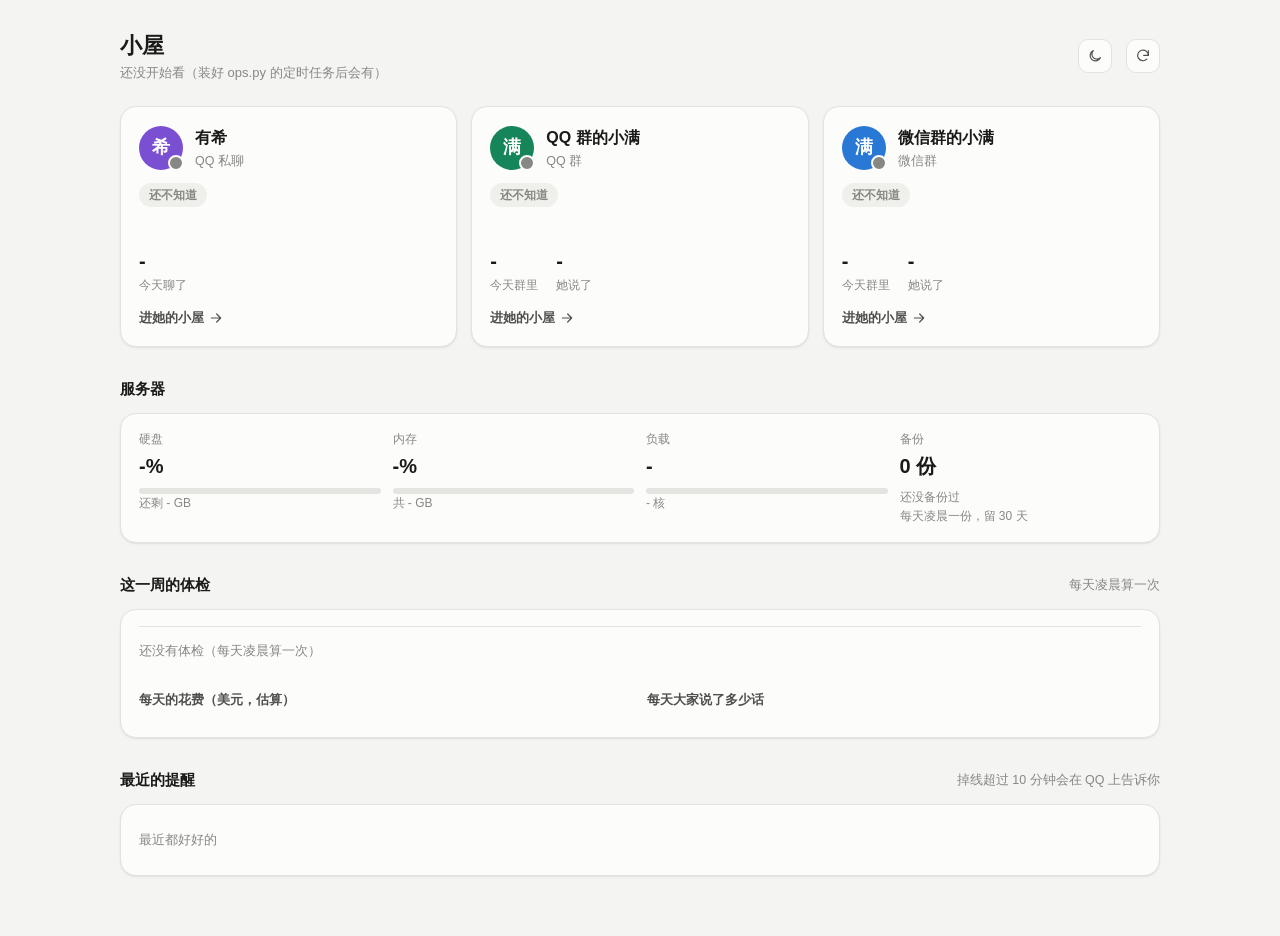
==== deploy/server/index.html @ 9af94f88 "​" ====
<!doctype html>
<html lang="zh-CN">
<head>
<meta charset="utf-8">
<meta name="viewport" content="width=device-width, initial-scale=1, viewport-fit=cover">
<meta name="color-scheme" content="light dark">
<title>小屋</title>
<style>
:root{
  color-scheme:light;
  --bg:#f4f4f2; --surface:#fcfcfb; --surface-2:#efefec; --surface-3:#e4e4e0;
  --ink:#1a1a18; --ink-2:#4f4f4b; --ink-3:#878783;
  --line:#e2e2de; --line-2:#d2d2cd; --grid:#e9e9e5;
  --accent:#7a4fd1; --accent-soft:#f1ecfb;
  --c-yuki:#7a4fd1; --c-qq:#17855a; --c-wx:#2a78d6;
  --good:#1f7a3f; --good-soft:#e5f3ea; --warn:#a65d00; --bad:#c23a3a; --bad-soft:#fbeaea;
  --shadow:0 1px 0 rgba(20,18,14,.03),0 1px 3px rgba(20,18,14,.06);
  --font:-apple-system,BlinkMacSystemFont,"Segoe UI","PingFang SC","Hiragino Sans GB","Microsoft YaHei UI","Microsoft YaHei",sans-serif;
  --mono:ui-monospace,"SF Mono","Cascadia Mono",Consolas,monospace;
}
@media (prefers-color-scheme:dark){:root:not([data-theme="light"]){
  color-scheme:dark;
  --bg:#121212; --surface:#1a1a1a; --surface-2:#232323; --surface-3:#2c2c2c;
  --ink:#efefed; --ink-2:#c3c3bf; --ink-3:#8c8c88;
  --line:#2b2b2b; --line-2:#3a3a3a; --grid:#282828;
  --accent:#a48bf0; --accent-soft:#272236;
  --c-yuki:#a68bf0; --c-qq:#4cc68c; --c-wx:#5b9ff0;
  --good:#4cc77a; --good-soft:#18291e; --warn:#e7a23c; --bad:#ef6b6b; --bad-soft:#341c1c;
  --shadow:none;
}}
:root[data-theme="dark"]{
  color-scheme:dark;
  --bg:#121212; --surface:#1a1a1a; --surface-2:#232323; --surface-3:#2c2c2c;
  --ink:#efefed; --ink-2:#c3c3bf; --ink-3:#8c8c88;
  --line:#2b2b2b; --line-2:#3a3a3a; --grid:#282828;
  --accent:#a48bf0; --accent-soft:#272236;
  --c-yuki:#a68bf0; --c-qq:#4cc68c; --c-wx:#5b9ff0;
  --good:#4cc77a; --good-soft:#18291e; --warn:#e7a23c; --bad:#ef6b6b; --bad-soft:#341c1c;
  --shadow:none;
}
*{box-sizing:border-box}
html,body{margin:0;background:var(--bg);color:var(--ink)}
body{font:14px/1.6 var(--font);-webkit-font-smoothing:antialiased}
a{color:inherit}
.wrap{max-width:1080px;margin:0 auto;padding:28px 20px 60px}
header{display:flex;align-items:center;gap:14px;margin-bottom:22px}
header h1{margin:0;font-size:22px;font-weight:700;letter-spacing:.3px}
header .sub{color:var(--ink-3);font-size:13px}
header .sp{flex:1}
.iconbtn{border:1px solid var(--line);background:var(--surface);border-radius:10px;width:34px;height:34px;display:grid;place-items:center;cursor:pointer;color:var(--ink-2)}
svg.i{width:16px;height:16px;stroke:currentColor;fill:none;stroke-width:1.8;stroke-linecap:round;stroke-linejoin:round}
.bots{display:grid;grid-template-columns:repeat(3,1fr);gap:14px}
.bot{display:flex;flex-direction:column;gap:12px;background:var(--surface);border:1px solid var(--line);border-radius:16px;padding:18px;box-shadow:var(--shadow);text-decoration:none;transition:border-color .15s,transform .15s}
.bot:hover{border-color:var(--line-2);transform:translateY(-1px)}
.bot .top{display:flex;gap:12px;align-items:center}
.ava{width:44px;height:44px;border-radius:50%;display:grid;place-items:center;color:#fff;font-weight:700;font-size:18px;flex:none;position:relative}
.ava::after{content:"";position:absolute;right:-1px;bottom:-1px;width:12px;height:12px;border-radius:50%;border:2px solid var(--surface);background:var(--ink-3)}
.ava.on::after{background:var(--good)} .ava.off::after{background:var(--bad)}
.bot .name{font-weight:650;font-size:16px} .bot .kind{color:var(--ink-3);font-size:12.5px}
.pill{display:inline-flex;align-items:center;gap:6px;height:24px;padding:0 10px;border-radius:12px;font-size:12px;font-weight:600}
.pill.on{background:var(--good-soft);color:var(--good)} .pill.off{background:var(--bad-soft);color:var(--bad)} .pill.wait{background:var(--surface-2);color:var(--ink-3)}
.bot .why{font-size:12.5px;color:var(--bad);min-height:18px}
.bot .nums{display:flex;gap:18px} .bot .nums b{font-size:20px;font-variant-numeric:tabular-nums;display:block;line-height:1.2}
.bot .nums span{color:var(--ink-3);font-size:12px}
.bot .go{margin-top:auto;color:var(--ink-2);font-size:13px;font-weight:600;display:flex;align-items:center;gap:4px}
h2{font-size:15px;margin:30px 0 12px;font-weight:650;display:flex;align-items:center;gap:8px}
h2 .hint{font-weight:400;color:var(--ink-3);font-size:12.5px;margin-left:auto}
.card{background:var(--surface);border:1px solid var(--line);border-radius:16px;padding:16px 18px;box-shadow:var(--shadow)}
.minis{display:grid;grid-template-columns:repeat(4,1fr);gap:12px}
.mini .l{color:var(--ink-3);font-size:12px} .mini .v{font-size:20px;font-weight:650;font-variant-numeric:tabular-nums}
.mini .s{color:var(--ink-3);font-size:12px}
.meter{height:6px;border-radius:4px;background:var(--surface-3);overflow:hidden;margin-top:6px}
.meter i{display:block;height:100%;border-radius:4px;background:var(--accent)}
.meter i.hi{background:var(--warn)} .meter i.vhi{background:var(--bad)}
table{width:100%;border-collapse:collapse;font-size:13px}
th,td{padding:9px 8px;text-align:right;border-top:1px solid var(--line);white-space:nowrap;font-variant-numeric:tabular-nums}
th{color:var(--ink-3);font-weight:550;font-size:12px;border-top:0}
th:first-child,td:first-child{text-align:left}
.dot{display:inline-block;width:8px;height:8px;border-radius:50%;margin-right:6px;vertical-align:1px}
.tblwrap{overflow-x:auto}
.charts{display:grid;grid-template-columns:1fr 1fr;gap:14px;margin-top:14px}
.chart h3{margin:0 0 6px;font-size:13px;font-weight:600;color:var(--ink-2)}
.chart svg{width:100%;height:auto;display:block}
.legend{display:flex;gap:14px;font-size:12px;color:var(--ink-2);margin-top:4px;flex-wrap:wrap}
.alerts{list-style:none;margin:0;padding:0}
.alerts li{padding:9px 0;border-top:1px solid var(--line);font-size:13px;display:flex;gap:10px}
.alerts li:first-child{border-top:0}
.alerts .t{color:var(--ink-3);font:12px var(--mono);white-space:nowrap;padding-top:1px}
.empty{color:var(--ink-3);text-align:center;padding:14px 0;font-size:13px}
#tip{position:fixed;pointer-events:none;background:var(--surface);border:1px solid var(--line-2);border-radius:10px;padding:8px 10px;font-size:12px;box-shadow:0 8px 24px rgba(0,0,0,.14);display:none;z-index:9;min-width:120px}
#tip .r{display:flex;justify-content:space-between;gap:12px}
@media (max-width:800px){.bots{grid-template-columns:1fr}.minis{grid-template-columns:1fr 1fr}.charts{grid-template-columns:1fr}}
@media (max-width:480px){.wrap{padding:20px 16px 48px}}
</style>
</head>
<body>
<div class="wrap">
  <header>
    <div><h1>小屋</h1><div class="sub" id="upd">正在看大家在不在…</div></div>
    <span class="sp"></span>
    <button class="iconbtn" id="theme" title="切换深浅色" aria-label="切换深浅色"></button>
    <button class="iconbtn" id="refresh" title="刷新" aria-label="刷新"></button>
  </header>

  <div class="bots" id="bots"></div>

  <h2>服务器<span class="hint" id="bk"></span></h2>
  <div class="card"><div class="minis" id="machine"></div></div>

  <h2>这一周的体检<span class="hint" id="rpTs">每天凌晨算一次</span></h2>
  <div class="card">
    <div class="tblwrap"><table id="rpTable"></table></div>
    <div class="charts">
      <div class="chart"><h3>每天的花费（美元，估算）</h3><div id="chUsd"></div></div>
      <div class="chart"><h3>每天大家说了多少话</h3><div id="chMsgs"></div></div>
    </div>
    <div class="legend" id="legend"></div>
  </div>

  <h2>最近的提醒<span class="hint">掉线超过 10 分钟会在 QQ 上告诉你</span></h2>
  <div class="card"><ul class="alerts" id="alerts"></ul></div>
</div>
<div id="tip"></div>
<script>
const $=id=>document.getElementById(id);
const esc=s=>String(s??"").replace(/[&<>"']/g,c=>({"&":"&amp;","<":"&lt;",">":"&gt;",'"':"&quot;","'":"&#39;"}[c]));
const IC={sun:'<circle cx="12" cy="12" r="4"/><path d="M12 2v2M12 20v2M4.9 4.9l1.4 1.4M17.7 17.7l1.4 1.4M2 12h2M20 12h2M4.9 19.1l1.4-1.4M17.7 6.3l1.4-1.4"/>',
 moon:'<path d="M20 14.5A8 8 0 1 1 9.5 4a6.5 6.5 0 0 0 10.5 10.5Z"/>',refresh:'<path d="M20 11a8 8 0 1 0-2.3 5.7"/><path d="M20 4v7h-7"/>',arrow:'<path d="M5 12h14M13 6l6 6-6 6"/>'};
const icon=n=>`<svg class="i" viewBox="0 0 24 24">${IC[n]}</svg>`;
const COL={yuki:"var(--c-yuki)",qq:"var(--c-qq)",wx:"var(--c-wx)"};
const pad=n=>String(n).padStart(2,"0");
const hm=ts=>{const d=new Date(ts*1000);return `${d.getMonth()+1}-${pad(d.getDate())} ${pad(d.getHours())}:${pad(d.getMinutes())}`};
function ago(ts){const s=Date.now()/1000-ts;if(s<90)return "刚刚";if(s<3600)return Math.floor(s/60)+" 分钟前";if(s<86400)return Math.floor(s/3600)+" 小时前";return Math.floor(s/86400)+" 天前"}
function theme(t){if(t)document.documentElement.dataset.theme=t;else delete document.documentElement.dataset.theme;
  const dark=t?t==="dark":matchMedia("(prefers-color-scheme:dark)").matches;$("theme").innerHTML=icon(dark?"sun":"moon")}
let TH=null;try{TH=localStorage.getItem("hubtheme")}catch(e){}
theme(TH);
$("theme").onclick=()=>{const cur=document.documentElement.dataset.theme||(matchMedia("(prefers-color-scheme:dark)").matches?"dark":"light");
  TH=cur==="dark"?"light":"dark";try{localStorage.setItem("hubtheme",TH)}catch(e){}theme(TH)};
$("refresh").innerHTML=icon("refresh");$("refresh").onclick=()=>load();
async function get(u){const r=await fetch(u+"?t="+Date.now(),{cache:"no-store"});if(!r.ok)throw new Error(r.status);return r.json()}
const DEF=[{key:"yuki",label:"有希",kind:"QQ 私聊",path:"/yuki/"},{key:"qq",label:"QQ 群的小满",kind:"QQ 群",path:"/qq/"},{key:"wx",label:"微信群的小满",kind:"微信群",path:"/wx/"}];
function renderBots(st){const bots=(st&&st.bots)||DEF;
  $("bots").innerHTML=bots.map(b=>{const known=st&&"ok" in b;const cls=!known?"wait":b.ok?"on":"off";
    const ch=String(b.name||b.label).trim().slice(-1);
    return `<a class="bot" href="${esc(b.path)}"><div class="top"><div class="ava ${cls==="wait"?"":cls}" style="background:${COL[b.key]}">${esc(ch)}</div>
      <div><div class="name">${esc(b.label)}</div><div class="kind">${esc(b.kind)}</div></div></div>
      <div><span class="pill ${cls}">${!known?"还不知道":b.ok?"在线":"掉线了"}</span></div>
      <div class="why">${b.ok||!known?"":esc(b.why)+(b.down_since?`（${ago(b.down_since)}开始）`:"")}</div>
      <div class="nums"><div><b>${b.today??"-"}</b><span>${b.key==="yuki"?"今天聊了":"今天群里"}</span></div>${b.key==="yuki"?"":`<div><b>${b.her_today??"-"}</b><span>她说了</span></div>`}</div>
      <div class="go">进她的小屋 ${icon("arrow")}</div></a>`}).join("")}
function meter(v){return `<div class="meter"><i class="${v>90?"vhi":v>75?"hi":""}" style="width:${Math.min(100,v)}%"></i></div>`}
function renderMachine(st){const m=(st&&st.machine)||{};const b=(st&&st.backup)||{};
  $("machine").innerHTML=`<div class="mini"><div class="l">硬盘</div><div class="v">${m.disk_used??"-"}%</div>${meter(m.disk_used||0)}<div class="s">还剩 ${m.disk_free_gb??"-"} GB</div></div>
    <div class="mini"><div class="l">内存</div><div class="v">${m.mem_used??"-"}%</div>${meter(m.mem_used||0)}<div class="s">共 ${m.mem_total_gb??"-"} GB</div></div>
    <div class="mini"><div class="l">负载</div><div class="v">${m.load??"-"}</div>${meter(((m.load||0)/(m.cpus||1))*100)}<div class="s">${m.cpus??"-"} 核</div></div>
    <div class="mini"><div class="l">备份</div><div class="v">${b.count??0} 份</div><div class="s" style="margin-top:6px">${b.last?esc(b.last.replace(/^ailife-|\.tar\.gz$/g,""))+" · "+b.size_mb+" MB":"还没备份过"}</div><div class="s">每天凌晨一份，留 30 天</div></div>`;
  $("upd").textContent=st?`${ago(st.ts)}看过一眼 · 每 5 分钟看一次`:"还没开始看（装好 ops.py 的定时任务后会有）";
  $("bk").textContent=b.last?`最近一次备份：${b.last.replace(/^ailife-|\.tar\.gz$/g,"")}`:"";
  const al=(st&&st.alerts)||[];
  $("alerts").innerHTML=al.length?al.map(a=>`<li><span class="t">${hm(a.ts)}</span><span>${esc(a.text).replace(/\n/g,"<br>")}${a.sent?"":' <span style="color:var(--bad)">（没发出去）</span>'}</span></li>`).join(""):'<li class="empty">最近都好好的</li>'}
const sum=a=>(a||[]).reduce((x,y)=>x+y,0);
const fmtTok=n=>n>=1e6?(n/1e6).toFixed(2)+"M":n>=1e3?(n/1e3).toFixed(1)+"k":String(n);
function renderReport(r){if(!r){$("rpTable").innerHTML='<tr><td class="empty">还没有体检（每天凌晨算一次）</td></tr>';return}
  $("rpTs").textContent=`${ago(r.ts)}算的 · 最近 7 天合计约 $${r.total_usd}`;
  const rows=r.bots.map(b=>{const calls=sum(b.calls),fail=sum(b.fail);
    const extra=b.key==="yuki"?`语音 ${b.voice||0} 条`:`分享 ${b.shares||0} · 提醒 ${b.plans||0}`;
    return `<tr><td><span class="dot" style="background:${COL[b.key]}"></span>${esc(b.label)}</td><td>${sum(b.msgs)}</td><td>${sum(b.her)}</td>
      <td>${calls}</td><td style="color:${calls&&fail/calls>.1?"var(--bad)":"inherit"}">${calls?Math.round(fail/calls*1000)/10:0}%</td>
      <td>${fmtTok(sum(b.tok_in))} / ${fmtTok(sum(b.tok_out))}</td><td>$${sum(b.usd).toFixed(3)}</td>
      <td style="color:${b.errors>20?"var(--bad)":"inherit"}">${b.errors<0?"-":b.errors}</td><td>${b.learned||0}</td><td>${extra}</td></tr>`});
  $("rpTable").innerHTML=`<tr><th></th><th>对方说的</th><th>她说的</th><th>大模型调用</th><th>失败</th><th>token 进 / 出</th><th>花费</th><th>报错</th><th>学到</th><th>其他</th></tr>`+rows.join("");
  const lab=r.days.map(d=>d.slice(5).replace("-","/"));
  bars($("chUsd"),lab,r.bots.map(b=>({name:b.label,color:COL[b.key],data:b.usd})),v=>"$"+v.toFixed(3));
  bars($("chMsgs"),lab,r.bots.map(b=>({name:b.label,color:COL[b.key],data:b.msgs.map((x,i)=>x+b.her[i])})),v=>String(v));
  $("legend").innerHTML=r.bots.map(b=>`<span><span class="dot" style="background:${COL[b.key]}"></span>${esc(b.label)}</span>`).join("")}
function bars(el,labels,series,fmt){const W=480,H=180,pl=40,pb=22,pt=8,n=labels.length;
  const tot=labels.map((_,i)=>series.reduce((a,s)=>a+(s.data[i]||0),0));const max=Math.max(...tot,0)||1;
  const nice=v=>{const p=Math.pow(10,Math.floor(Math.log10(v)));const m=v/p;return (m<=1?1:m<=2?2:m<=2.5?2.5:m<=5?5:10)*p};
  const step=nice(max/4),top=step*4,bw=(W-pl)/n;let g="";
  for(let i=0;i<=4;i++){const y=pt+(H-pt-pb)*(1-i/4);g+=`<line x1="${pl}" x2="${W}" y1="${y}" y2="${y}" stroke="var(--grid)"/><text x="${pl-6}" y="${y+4}" text-anchor="end" font-size="10.5" fill="var(--ink-3)">${+(step*i).toFixed(3)}</text>`}
  labels.forEach((l,i)=>{let y=H-pb;const x=pl+i*bw+bw*.18,w=bw*.64;
    series.forEach(s=>{const h=(H-pt-pb)*(s.data[i]||0)/top;if(h>0){g+=`<rect x="${x}" y="${y-h}" width="${w}" height="${h}" fill="${s.color}" stroke="var(--surface)" stroke-width="1"/>`;y-=h}});
    g+=`<text x="${pl+i*bw+bw/2}" y="${H-6}" text-anchor="middle" font-size="10.5" fill="var(--ink-3)">${l}</text><rect class="hit" data-i="${i}" x="${pl+i*bw}" y="${pt}" width="${bw}" height="${H-pt-pb}" fill="transparent"/>`});
  el.innerHTML=`<svg viewBox="0 0 ${W} ${H}">${g}</svg>`;
  el.querySelectorAll(".hit").forEach(r=>{r.onmousemove=ev=>{const i=+r.dataset.i,t=$("tip");
    t.innerHTML=`<b>${labels[i]}</b>`+series.map(s=>`<div class="r"><span><span class="dot" style="background:${s.color}"></span>${esc(s.name)}</span><b>${fmt(s.data[i]||0)}</b></div>`).join("");
    t.style.display="block";t.style.left=Math.min(innerWidth-200,ev.clientX+14)+"px";t.style.top=ev.clientY+14+"px"};r.onmouseleave=()=>$("tip").style.display="none"})}
async function load(){let st=null,r=null;try{st=await get("status.json")}catch(e){}try{r=await get("report.json")}catch(e){}
  renderBots(st);renderMachine(st);renderReport(r)}
load();setInterval(()=>{if(!document.hidden)load()},60000);
</script>
</body>
</html>
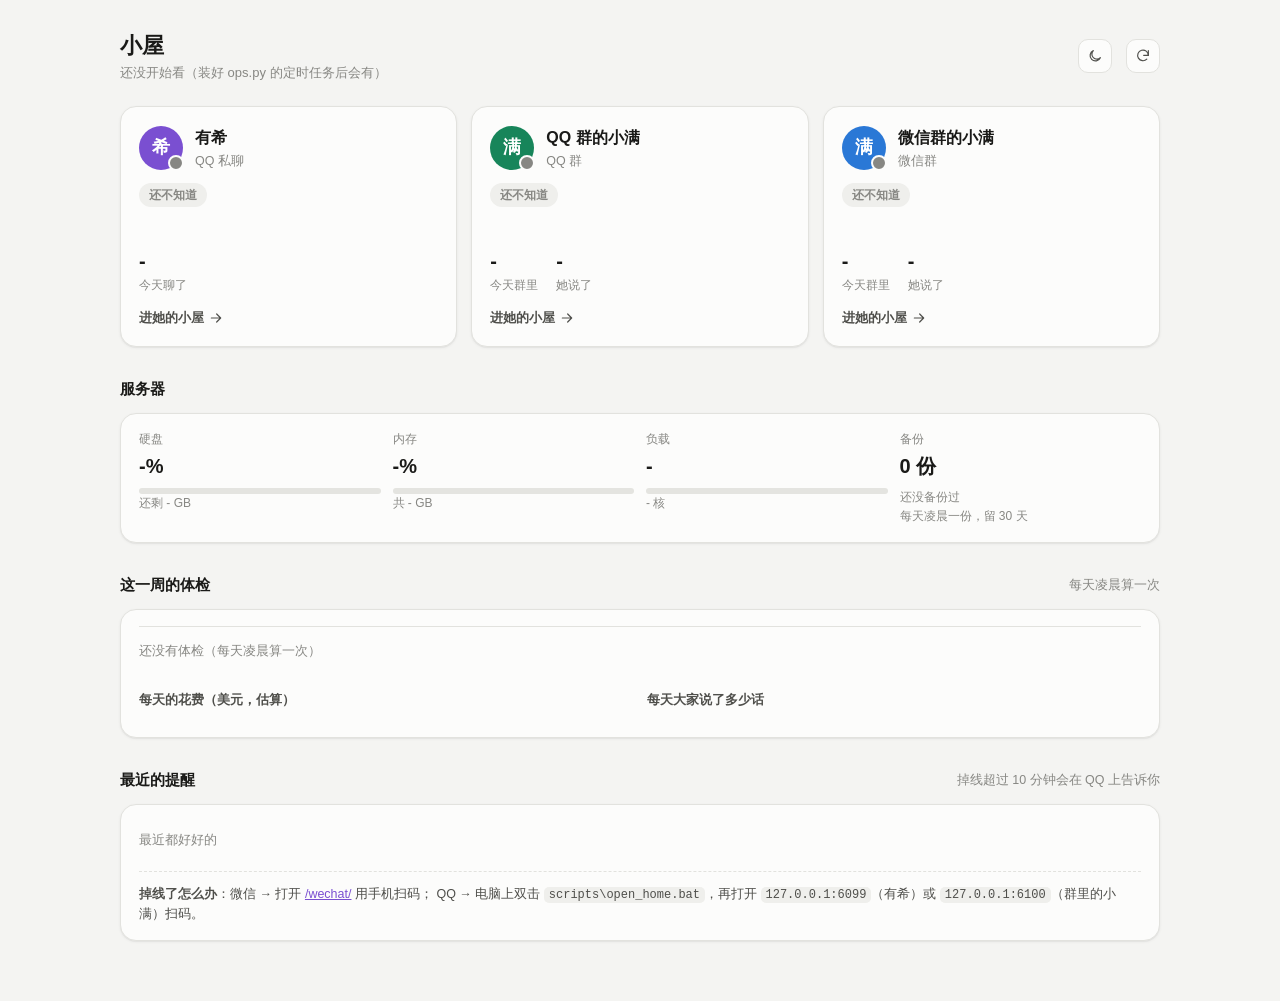
==== commit 5b7b0d5f: "​" ====
--- a/deploy/server/index.html
+++ b/deploy/server/index.html
@@ -86,6 +86,8 @@
 .alerts li{padding:9px 0;border-top:1px solid var(--line);font-size:13px;display:flex;gap:10px}
 .alerts li:first-child{border-top:0}
 .alerts .t{color:var(--ink-3);font:12px var(--mono);white-space:nowrap;padding-top:1px}
+.howto{margin-top:12px;padding-top:12px;border-top:1px dashed var(--line);font-size:12.5px;color:var(--ink-2)}
+.howto a{color:var(--accent)} .howto code{font:12px var(--mono);background:var(--surface-2);padding:1px 5px;border-radius:5px}
 .empty{color:var(--ink-3);text-align:center;padding:14px 0;font-size:13px}
 #tip{position:fixed;pointer-events:none;background:var(--surface);border:1px solid var(--line-2);border-radius:10px;padding:8px 10px;font-size:12px;box-shadow:0 8px 24px rgba(0,0,0,.14);display:none;z-index:9;min-width:120px}
 #tip .r{display:flex;justify-content:space-between;gap:12px}
@@ -118,7 +120,9 @@
   </div>
 
   <h2>最近的提醒<span class="hint">掉线超过 10 分钟会在 QQ 上告诉你</span></h2>
-  <div class="card"><ul class="alerts" id="alerts"></ul></div>
+  <div class="card"><ul class="alerts" id="alerts"></ul>
+    <div class="howto"><b>掉线了怎么办</b>：微信 → 打开 <a href="/wechat/">/wechat/</a> 用手机扫码；
+      QQ → 电脑上双击 <code>scripts\open_home.bat</code>，再打开 <code>127.0.0.1:6099</code>（有希）或 <code>127.0.0.1:6100</code>（群里的小满）扫码。</div></div>
 </div>
 <div id="tip"></div>
 <script>
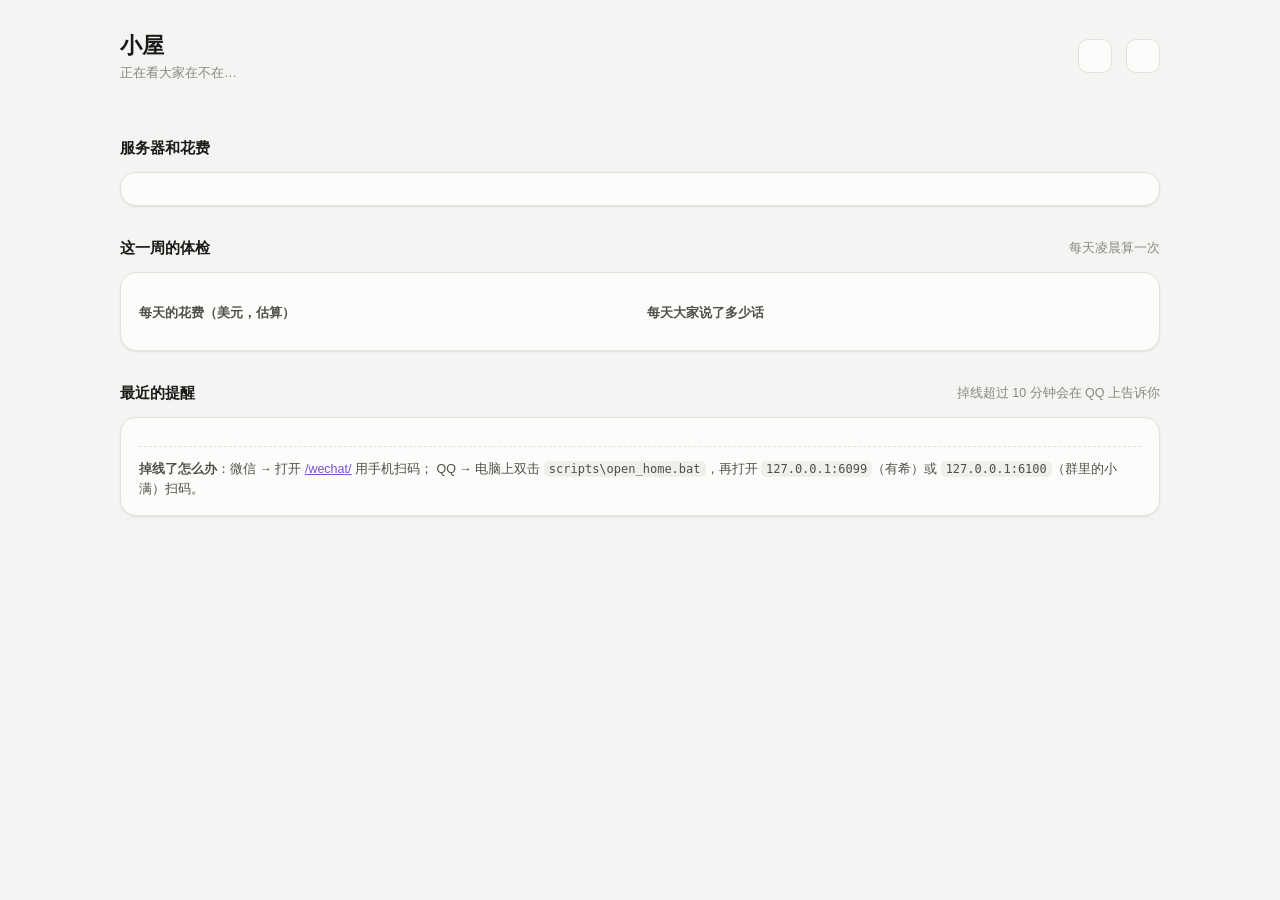
==== commit 30381383: "​" ====
--- a/deploy/server/index.html
+++ b/deploy/server/index.html
@@ -66,7 +66,7 @@
 h2{font-size:15px;margin:30px 0 12px;font-weight:650;display:flex;align-items:center;gap:8px}
 h2 .hint{font-weight:400;color:var(--ink-3);font-size:12.5px;margin-left:auto}
 .card{background:var(--surface);border:1px solid var(--line);border-radius:16px;padding:16px 18px;box-shadow:var(--shadow)}
-.minis{display:grid;grid-template-columns:repeat(4,1fr);gap:12px}
+.minis{display:grid;grid-template-columns:repeat(5,1fr);gap:12px}
 .mini .l{color:var(--ink-3);font-size:12px} .mini .v{font-size:20px;font-weight:650;font-variant-numeric:tabular-nums}
 .mini .s{color:var(--ink-3);font-size:12px}
 .meter{height:6px;border-radius:4px;background:var(--surface-3);overflow:hidden;margin-top:6px}
@@ -106,7 +106,7 @@
 
   <div class="bots" id="bots"></div>
 
-  <h2>服务器<span class="hint" id="bk"></span></h2>
+  <h2>服务器和花费<span class="hint" id="bk"></span></h2>
   <div class="card"><div class="minis" id="machine"></div></div>
 
   <h2>这一周的体检<span class="hint" id="rpTs">每天凌晨算一次</span></h2>
@@ -154,8 +154,10 @@
       <div class="nums"><div><b>${b.today??"-"}</b><span>${b.key==="yuki"?"今天聊了":"今天群里"}</span></div>${b.key==="yuki"?"":`<div><b>${b.her_today??"-"}</b><span>她说了</span></div>`}</div>
       <div class="go">进她的小屋 ${icon("arrow")}</div></a>`}).join("")}
 function meter(v){return `<div class="meter"><i class="${v>90?"vhi":v>75?"hi":""}" style="width:${Math.min(100,v)}%"></i></div>`}
-function renderMachine(st){const m=(st&&st.machine)||{};const b=(st&&st.backup)||{};
-  $("machine").innerHTML=`<div class="mini"><div class="l">硬盘</div><div class="v">${m.disk_used??"-"}%</div>${meter(m.disk_used||0)}<div class="s">还剩 ${m.disk_free_gb??"-"} GB</div></div>
+function renderMachine(st){const m=(st&&st.machine)||{};const b=(st&&st.backup)||{};const sp=(st&&st.spend)||{};
+  const pct=sp.cap?sp.total/sp.cap*100:0;
+  $("machine").innerHTML=`<div class="mini"><div class="l">今天花了</div><div class="v">¥${(sp.total??0).toFixed(2)}</div>${sp.cap?meter(pct):""}<div class="s">${sp.cap?`上限 ¥${sp.cap}（三个加起来）`:"没设上限"}</div></div>
+    `<div class="mini"><div class="l">硬盘</div><div class="v">${m.disk_used??"-"}%</div>${meter(m.disk_used||0)}<div class="s">还剩 ${m.disk_free_gb??"-"} GB</div></div>
     <div class="mini"><div class="l">内存</div><div class="v">${m.mem_used??"-"}%</div>${meter(m.mem_used||0)}<div class="s">共 ${m.mem_total_gb??"-"} GB</div></div>
     <div class="mini"><div class="l">负载</div><div class="v">${m.load??"-"}</div>${meter(((m.load||0)/(m.cpus||1))*100)}<div class="s">${m.cpus??"-"} 核</div></div>
     <div class="mini"><div class="l">备份</div><div class="v">${b.count??0} 份</div><div class="s" style="margin-top:6px">${b.last?esc(b.last.replace(/^ailife-|\.tar\.gz$/g,""))+" · "+b.size_mb+" MB":"还没备份过"}</div><div class="s">每天凌晨一份，留 30 天</div></div>`;
@@ -168,7 +170,7 @@
 function renderReport(r){if(!r){$("rpTable").innerHTML='<tr><td class="empty">还没有体检（每天凌晨算一次）</td></tr>';return}
   $("rpTs").textContent=`${ago(r.ts)}算的 · 最近 7 天合计约 $${r.total_usd}`;
   const rows=r.bots.map(b=>{const calls=sum(b.calls),fail=sum(b.fail);
-    const extra=b.key==="yuki"?`语音 ${b.voice||0} 条`:`分享 ${b.shares||0} · 提醒 ${b.plans||0}`;
+    const extra=b.key==="yuki"?"":`分享 ${b.shares||0} · 提醒 ${b.plans||0}`;
     return `<tr><td><span class="dot" style="background:${COL[b.key]}"></span>${esc(b.label)}</td><td>${sum(b.msgs)}</td><td>${sum(b.her)}</td>
       <td>${calls}</td><td style="color:${calls&&fail/calls>.1?"var(--bad)":"inherit"}">${calls?Math.round(fail/calls*1000)/10:0}%</td>
       <td>${fmtTok(sum(b.tok_in))} / ${fmtTok(sum(b.tok_out))}</td><td>$${sum(b.usd).toFixed(3)}</td>
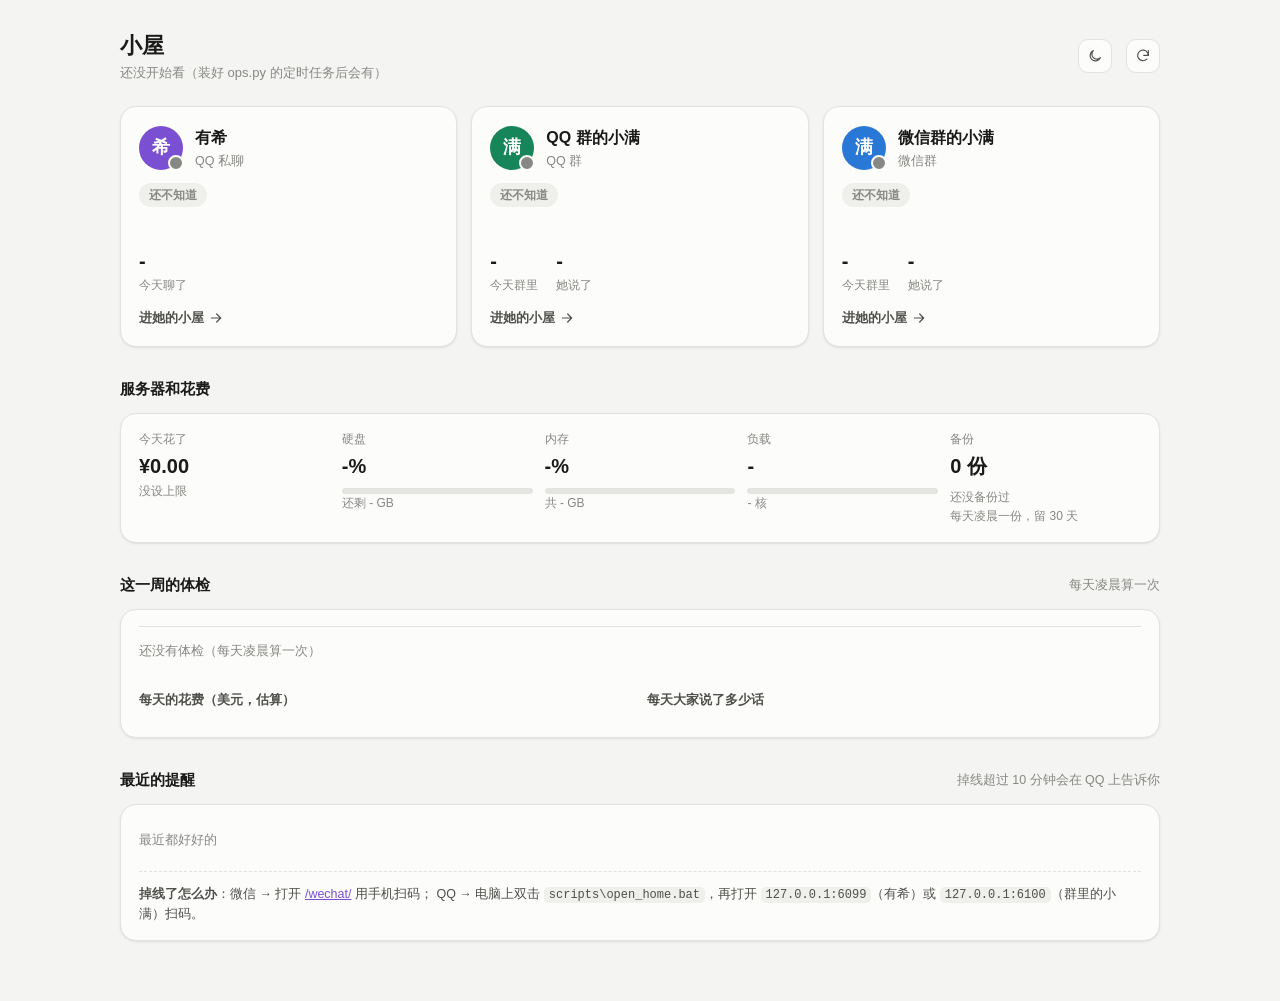
==== commit 95ab325c: "​" ====
--- a/deploy/server/index.html
+++ b/deploy/server/index.html
@@ -157,7 +157,7 @@
 function renderMachine(st){const m=(st&&st.machine)||{};const b=(st&&st.backup)||{};const sp=(st&&st.spend)||{};
   const pct=sp.cap?sp.total/sp.cap*100:0;
   $("machine").innerHTML=`<div class="mini"><div class="l">今天花了</div><div class="v">¥${(sp.total??0).toFixed(2)}</div>${sp.cap?meter(pct):""}<div class="s">${sp.cap?`上限 ¥${sp.cap}（三个加起来）`:"没设上限"}</div></div>
-    `<div class="mini"><div class="l">硬盘</div><div class="v">${m.disk_used??"-"}%</div>${meter(m.disk_used||0)}<div class="s">还剩 ${m.disk_free_gb??"-"} GB</div></div>
+    <div class="mini"><div class="l">硬盘</div><div class="v">${m.disk_used??"-"}%</div>${meter(m.disk_used||0)}<div class="s">还剩 ${m.disk_free_gb??"-"} GB</div></div>
     <div class="mini"><div class="l">内存</div><div class="v">${m.mem_used??"-"}%</div>${meter(m.mem_used||0)}<div class="s">共 ${m.mem_total_gb??"-"} GB</div></div>
     <div class="mini"><div class="l">负载</div><div class="v">${m.load??"-"}</div>${meter(((m.load||0)/(m.cpus||1))*100)}<div class="s">${m.cpus??"-"} 核</div></div>
     <div class="mini"><div class="l">备份</div><div class="v">${b.count??0} 份</div><div class="s" style="margin-top:6px">${b.last?esc(b.last.replace(/^ailife-|\.tar\.gz$/g,""))+" · "+b.size_mb+" MB":"还没备份过"}</div><div class="s">每天凌晨一份，留 30 天</div></div>`;
